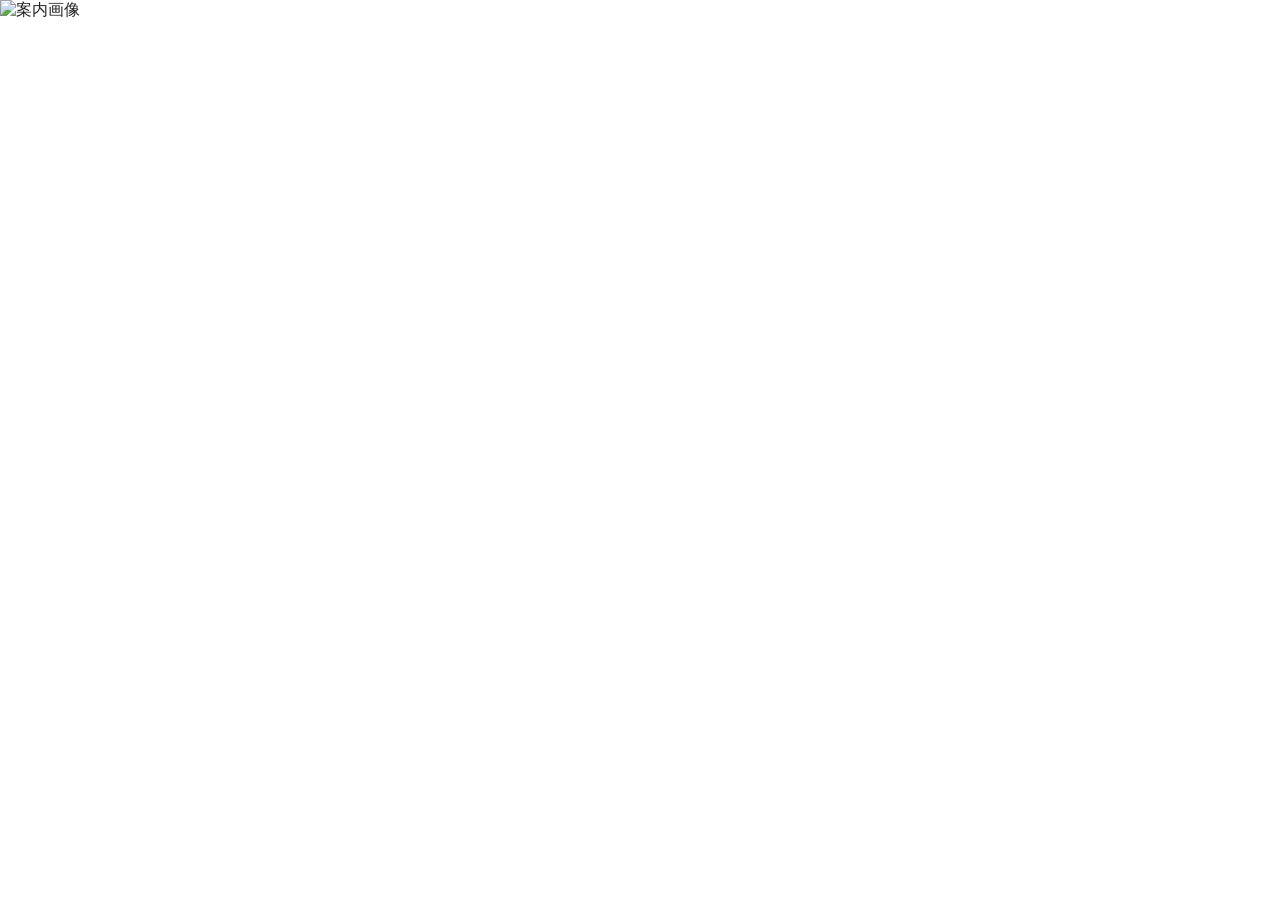
==== index.html @ 38ac2ce3 "Add files via upload" ====
<!doctype html>
<html lang="ja">
<head>
  <meta charset="utf-8">
  <meta name="viewport" content="width=device-width,initial-scale=1">
  <title>入場案内</title>
  <link rel="stylesheet" href="assets/style.css">
</head>
<body class="visitor">
  <main class="image-page">
    <img src="assets/main.jpg" alt="案内画像" class="main-image">
  </main>
  <script src="assets/config.js"></script>
  <script src="assets/visitor.js"></script>
</body>
</html>
---- assets/style.css ----
* { box-sizing: border-box; }
html, body { margin: 0; min-height: 100%; font-family: system-ui, -apple-system, BlinkMacSystemFont, "Segoe UI", sans-serif; }
body { background: #f5f5f5; color: #222; }
.image-page { min-height: 100vh; display: grid; place-items: center; padding: 0; }
.main-image { display: block; width: 100%; height: 100vh; object-fit: contain; background: white; }

.admin-page { min-height: 100vh; padding: 24px; display: grid; place-items: center; }
.card { width: min(760px, 100%); background: white; border-radius: 18px; padding: 24px; box-shadow: 0 8px 30px rgba(0,0,0,.08); }
.hidden { display: none; }
input { width: 100%; padding: 13px; margin: 10px 0; border: 1px solid #ccc; border-radius: 10px; font-size: 16px; }
button { border: 0; border-radius: 10px; padding: 12px 16px; margin: 4px; font-size: 16px; cursor: pointer; }
button:hover { filter: brightness(.95); }
.admin-image { display: block; width: 100%; max-height: 55vh; object-fit: contain; border-radius: 12px; background: #fafafa; }
.stats { display: grid; grid-template-columns: 1fr 1fr; gap: 12px; margin: 20px 0; }
.stats > div { padding: 18px; border-radius: 14px; background: #f2f2f2; text-align: center; }
.stats span { display: block; font-size: 14px; color: #666; }
.stats strong { display: block; font-size: 42px; margin-top: 4px; }
.buttons { display: flex; flex-wrap: wrap; gap: 4px; }
.secondary { background: #eee; }
.message { min-height: 1.3em; color: #666; }
@media (max-width: 600px) {
  .admin-page { padding: 12px; }
  .stats strong { font-size: 32px; }
}
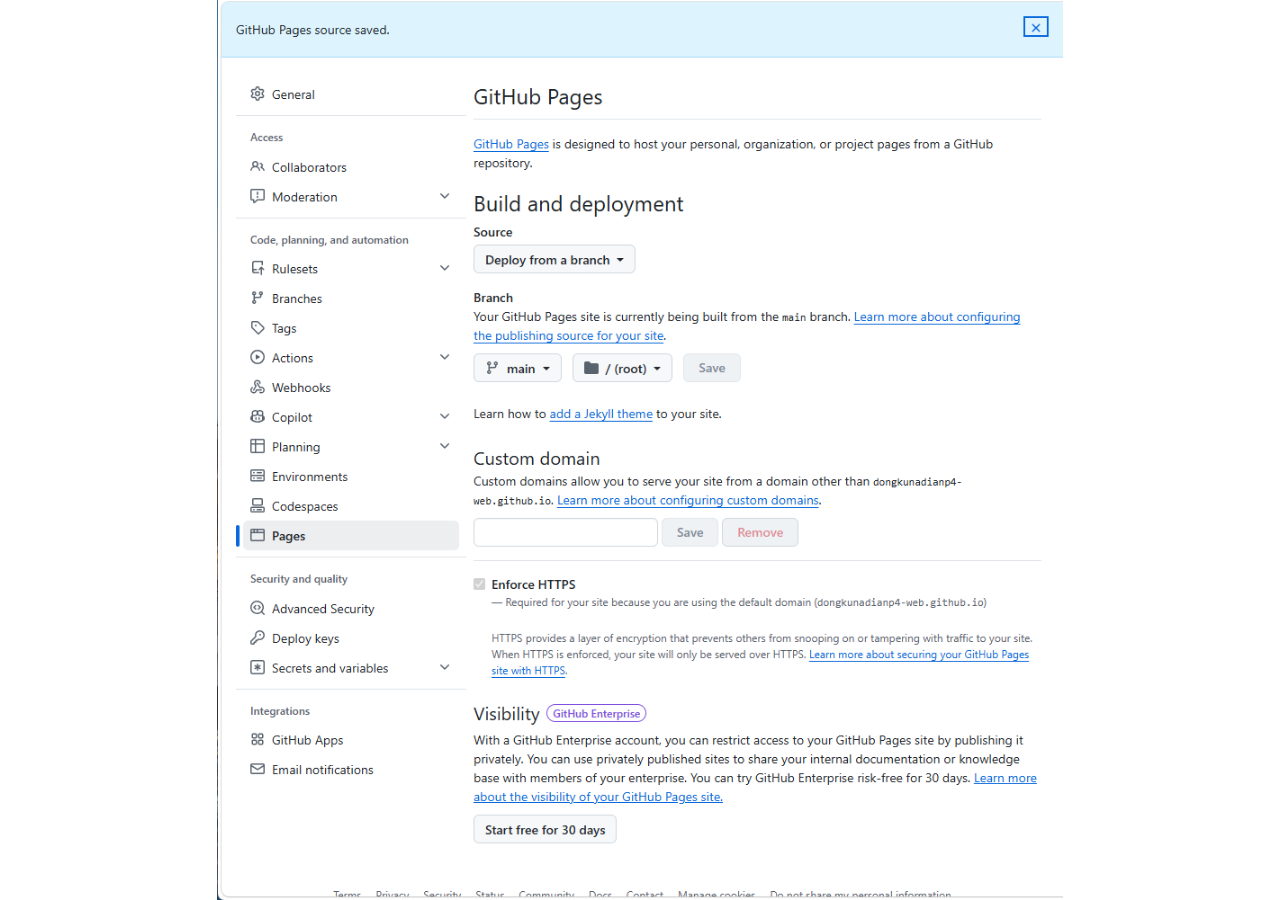
==== commit db7b7dc0: "Update index.html" ====
--- a/index.html
+++ b/index.html
@@ -8,7 +8,7 @@
 </head>
 <body class="visitor">
   <main class="image-page">
-    <img src="assets/main.jpg" alt="案内画像" class="main-image">
+    <img src="assets/main.png.png" alt="案内画像" class="main-image">
   </main>
   <script src="assets/config.js"></script>
   <script src="assets/visitor.js"></script>
